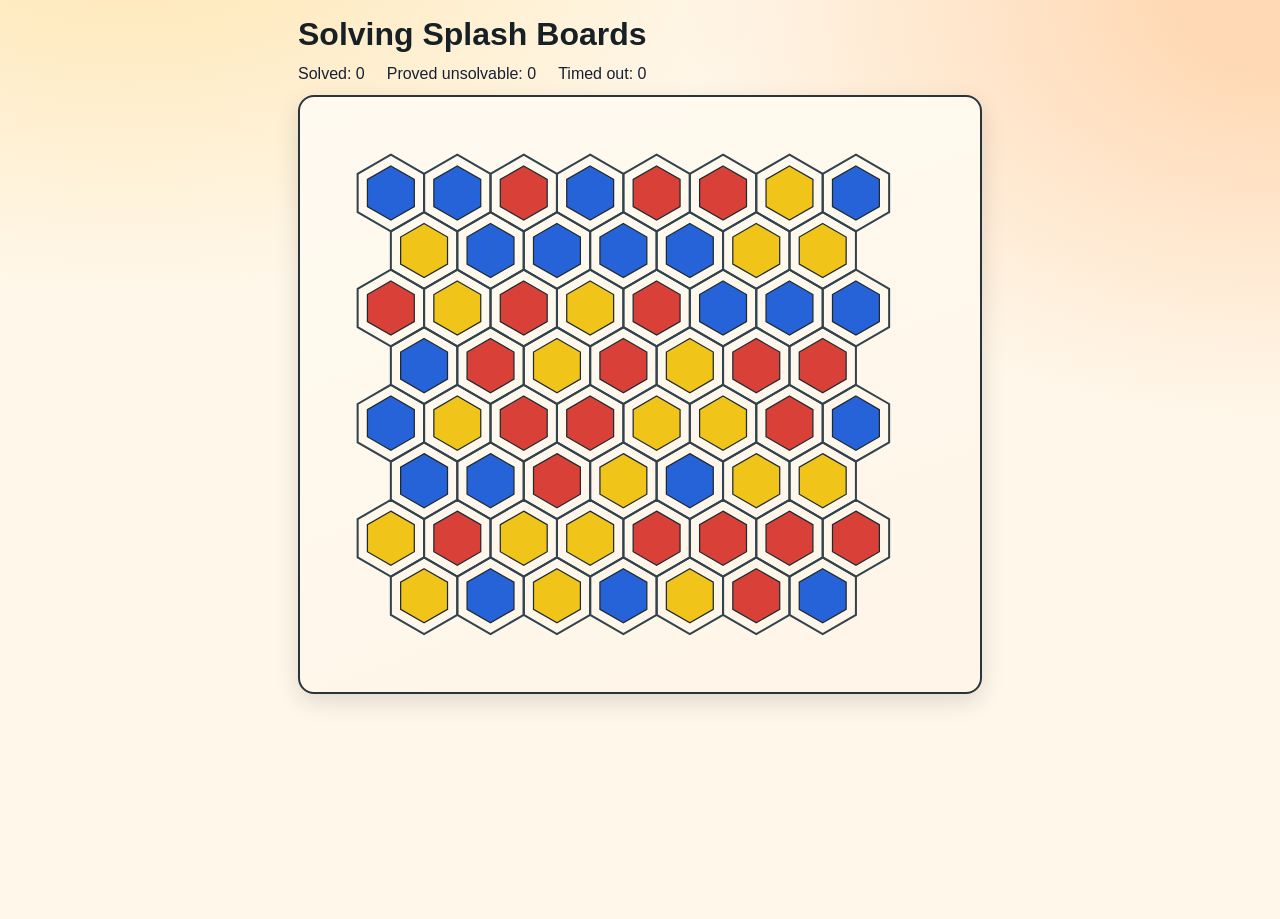
==== Display/index.html @ 047af76a "Simplify Display page to title and outcome counts" ====
<!doctype html>
<html lang="en">
  <head>
    <meta charset="UTF-8" />
    <meta name="viewport" content="width=device-width, initial-scale=1.0" />
    <title>Splash Display</title>
    <base href="../" />
    <link rel="stylesheet" href="Display/display.css" />
    <link rel="stylesheet" href="styles.css?v=20261020-beam-v1" />
  </head>
  <body class="display-page">
    <main class="app">
      <section id="landing-screen" class="screen landing-screen">
        <header class="topbar landing-topbar">
          <div class="title-block">
            <h1 class="splash-word" aria-label="SPLASH" style='font-family: "Comic Sans MS", "Comic Sans", cursive;'>
              <span class="splash-letter" style="color: #d94037;">S</span><span class="splash-letter" style="color: #2763d8;">P</span><span class="splash-letter" style="color: #f0c419;">L</span><span class="splash-letter" style="color: #b45be7;">A</span><span class="splash-letter" style="color: #f68b2d;">S</span><span class="splash-letter" style="color: #1fb85f;">H</span>
            </h1>
            <p class="subtitle">Drag colors to create new colors. All three primary colors clear the cell.<br />You get one point for every empty cell. Try to clear the whole board. It can be done!</p>
          </div>
          <div class="hero-actions landing-actions">
            <button id="landing-demo-btn" type="button">Watch Demo</button>
          </div>
        </header>

        <section class="board-wrap" aria-label="Colors board preview">
          <svg id="landing-board" role="img" aria-label="Hex board preview"></svg>
        </section>
      </section>

      <section id="instructions-screen" class="screen instructions-screen hidden">
        <div class="panel instructions-panel">
          <h2>How Colors Works</h2>
          <p>Move a tile from one blob onto a tile in a linked, mixable blob to score and transform the board.</p>
          <ul>
            <li>Primary colors are red, blue, and yellow.</li>
            <li>Mixing two different neighboring primary tiles creates a mixed color.</li>
            <li>White tiles add to the score and can never be landed on.</li>
            <li>Legal moves start in one blob and land on a tile in an edge-linked, mixable blob.</li>
          </ul>
          <div class="hero-actions">
            <button id="instructions-demo-btn" type="button">Watch Demo</button>
            <button id="instructions-exit-btn" type="button">Exit</button>
          </div>
        </div>
      </section>

      <section id="game-screen" class="screen game-screen hidden">
        <div class="game-shell">
          <header class="topbar">
            <div class="title-block">
              <div class="title-row">
                <h2 class="splash-word" aria-label="SPLASH" style='font-family: "Comic Sans MS", "Comic Sans", cursive;'>
                  <span class="splash-letter" style="color: #d94037;">S</span><span class="splash-letter" style="color: #2763d8;">P</span><span class="splash-letter" style="color: #f0c419;">L</span><span class="splash-letter" style="color: #b45be7;">A</span><span class="splash-letter" style="color: #f68b2d;">S</span><span class="splash-letter" style="color: #1fb85f;">H</span>
                </h2>
                <p class="demo-word" aria-label="DEMO" style='font-family: "Comic Sans MS", "Comic Sans", cursive;'>
                  <span class="splash-letter" style="color: #d94037;">D</span><span class="splash-letter" style="color: #2763d8;">E</span><span class="splash-letter" style="color: #f0c419;">M</span><span class="splash-letter" style="color: #b45be7;">O</span>
                </p>
                <p class="score-pill">Score: <span id="score-value">0</span></p>
                <p class="score-pill">Best: <span id="best-score-value">0</span></p>
                <p class="score-pill">Undos: <span id="undo-count-value">0</span></p>
                <p class="score-pill">Timer: <span id="board-timer-value">0 minutes, 0 seconds</span></p>
              </div>
              <p id="game-subtitle" class="subtitle">Drag colors to create new colors. All three primary colors clear the cell.<br />You get one point for every empty cell. Try to clear the whole board. It can be done!</p>
            </div>
            <div class="topbar-actions">
              <section
                id="move-error-modal"
                class="move-error hidden"
                role="dialog"
                aria-modal="false"
                aria-live="polite"
                aria-label="Move message"
              >
                <p id="move-error-text" class="move-error-text"></p>
                <div class="move-error-actions">
                  <button id="demo-back-btn" class="hidden" type="button">Back</button>
                  <button id="demo-exit-btn" class="hidden" type="button">Exit</button>
                  <button id="demo-show-btn" class="hidden" type="button">Show me</button>
                  <button id="move-error-ok-btn" type="button">OK</button>
                </div>
              </section>
            </div>
          </header>

          <section class="controls" aria-label="Game controls">
            <button id="play-demo-btn" type="button">Watch Demo</button>
            <button id="analysis-btn" class="hidden" type="button">Analysis</button>
            <button id="undo-btn" type="button">Undo</button>
            <button id="reset-btn" type="button">Reset</button>
            <button id="new-board-btn" type="button">New Board</button>
            <button id="save-board-btn" class="hidden" type="button">Save Board</button>
            <button id="saved-timeouts-btn" class="hidden" type="button">Saved boards</button>
            <button id="auto-play-btn" class="hidden" type="button">Auto Play</button>
            <button id="clear-board-btn" class="hidden" type="button">Clear Board</button>
            <p id="analysis-mix-feedback" class="analysis-mix-feedback hidden" role="status" aria-live="polite"></p>
          </section>
          <h1 class="display-title">Solving Splash Boards</h1>
          <section id="auto-play-session" class="auto-play-session hidden" aria-label="Auto Play session">
            <p id="auto-play-status" role="status" aria-live="polite"></p>
            <div class="auto-play-stats">
              <span>Session: <span id="auto-play-elapsed">0 minutes, 0 seconds</span></span>
              <span>Current search: <span id="auto-play-search-elapsed">0.00 seconds</span></span>
              <span>Solved: <span id="auto-play-solved">0</span></span>
              <span title="Longest search computation time for a solved board in this Auto Play session; excludes animation and pauses.">Maximum solve time: <span id="auto-play-max-solve">—</span></span>
              <span>Proved unsolvable: <span id="auto-play-unsolvable">0</span></span>
              <span>Timed out: <span id="auto-play-unknown">0</span></span>
            </div>
          </section>
          <p id="no-moves-notice" class="no-moves-notice hidden" role="status" aria-live="polite">
            There are no legal moves left!
          </p>

          <div class="board-layout">
            <aside id="analysis-palette" class="analysis-palette hidden" aria-label="Analysis palette">
              <button class="analysis-swatch red" data-color="red" type="button" aria-label="Place red tile">
                <span class="analysis-swatch-count">0</span>
              </button>
              <button class="analysis-swatch blue" data-color="blue" type="button" aria-label="Place blue tile">
                <span class="analysis-swatch-count">0</span>
              </button>
              <button class="analysis-swatch yellow" data-color="yellow" type="button" aria-label="Place yellow tile">
                <span class="analysis-swatch-count">0</span>
              </button>
              <button class="analysis-swatch white" data-color="white" type="button" aria-label="Erase tile">
                <span class="analysis-swatch-count">0</span>
              </button>
            </aside>

            <section class="board-wrap" aria-label="Colors board">
              <p id="analysis-board-status" class="analysis-board-status hidden" aria-live="polite">
                <span id="analysis-connectivity-status">Disconnected</span>
                <span id="analysis-balance-status">Balanced</span>
              </p>
              <svg id="board" role="img" aria-label="Hex board"></svg>
            </section>

            <section id="analysis-graph-wrap" class="analysis-graph-wrap hidden" aria-label="Blob graph">
              <p id="analysis-cluster-count" class="analysis-cluster-count" aria-live="polite">Compact clusters: 0 · Linear clusters: 0</p>
              <svg id="analysis-graph" role="img" aria-label="Blob graph"></svg>
            </section>
          </div>
        </div>
      </section>
    </main>

    <dialog id="auto-play-options" aria-labelledby="auto-play-options-title">
      <h2 id="auto-play-options-title">Auto Play</h2>
      <p>Each board gets the selected limit of search computation (animation pauses excluded). Timed-out boards are counted, saved, and skipped; a timeout does not prove a board unsolvable.</p>
      <p><label for="auto-play-timeout">Timeout per board (minutes)</label> <input id="auto-play-timeout" type="number" min="0.01" step="any" value="5" required aria-describedby="auto-play-timeout-help"></p>
      <p id="auto-play-timeout-help">Default: 5 minutes. Enter a positive number; fractional minutes are allowed.</p>
      <fieldset>
        <legend>Display mode</legend>
        <p><label><input id="auto-play-animation" type="radio" name="auto-play-display" value="animate" checked> Animate moves</label></p>
        <p><label><input id="auto-play-no-display" type="radio" name="auto-play-display" value="none"> No display</label></p>
      </fieldset>
      <p>No display shows the original board being solved. The board display updates only when a new board starts.</p>
      <div class="saved-timeout-actions"><button id="auto-play-start" type="button">Start Auto Play</button></div>
      <form method="dialog"><button type="submit">Cancel</button></form>
    </dialog>
    <dialog id="saved-timeouts-dialog" aria-labelledby="saved-timeouts-title">
      <h2 id="saved-timeouts-title">Saved boards</h2>
      <p>Manually saved boards, proven-unsolvable boards, and previously timed-out boards are saved here. Use Save Board to save the currently displayed position. Select a board, then choose Play this board to try solving it yourself. Playing one stops Auto Play. Clear this board removes it from this list.</p>
      <p id="saved-timeouts-storage" role="status"></p>
      <p><button type="button" data-archive-action="open">Open board archive</button> <button type="button" data-archive-action="create">Save boards to new archive</button></p>
      <div id="saved-timeouts-list"></div>
      <div class="saved-timeout-actions">
        <button id="saved-timeout-play" type="button" disabled>Play this board</button>
        <button id="saved-timeout-clear" type="button" disabled>Clear selected boards</button>
      </div>
      <form method="dialog"><button type="submit">Close</button></form>
    </dialog>
    <script src="search.js?v=20261024-resource-beam-v2"></script>
    <script src="app.js?v=20261024-original-board-v1"></script>
    <script src="Display/display.js"></script>
  </body>
</html>
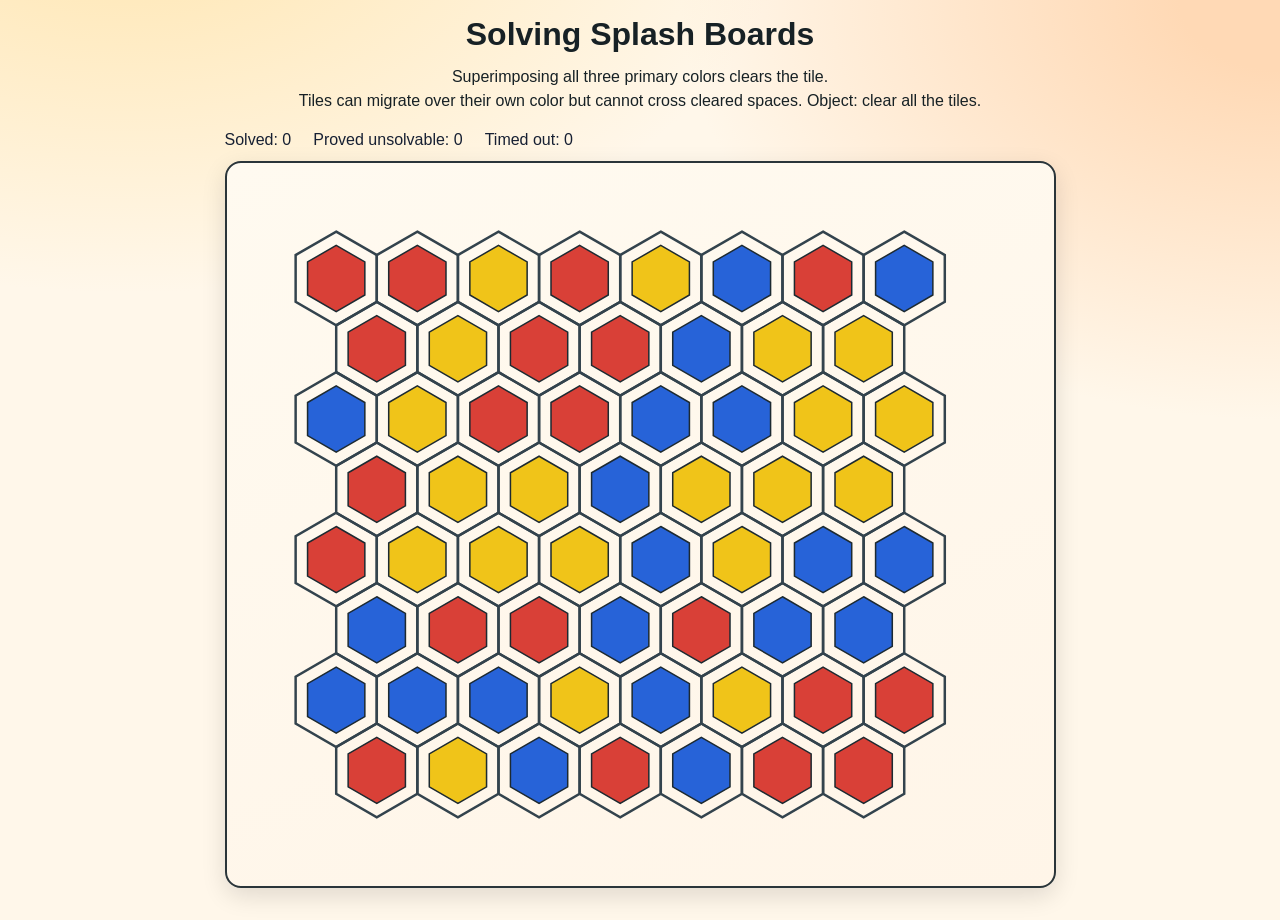
==== commit dda7ceb9: "Add centered instructions subtitle to Display page" ====
--- a/Display/index.html
+++ b/Display/index.html
@@ -96,6 +96,7 @@
             <p id="analysis-mix-feedback" class="analysis-mix-feedback hidden" role="status" aria-live="polite"></p>
           </section>
           <h1 class="display-title">Solving Splash Boards</h1>
+          <p class="display-subtitle"><span>Superimposing all three primary colors clears the tile.</span> <span>Tiles can migrate over their own color but cannot cross cleared spaces.</span> <span>Object: clear all the tiles.</span></p>
           <section id="auto-play-session" class="auto-play-session hidden" aria-label="Auto Play session">
             <p id="auto-play-status" role="status" aria-live="polite"></p>
             <div class="auto-play-stats">
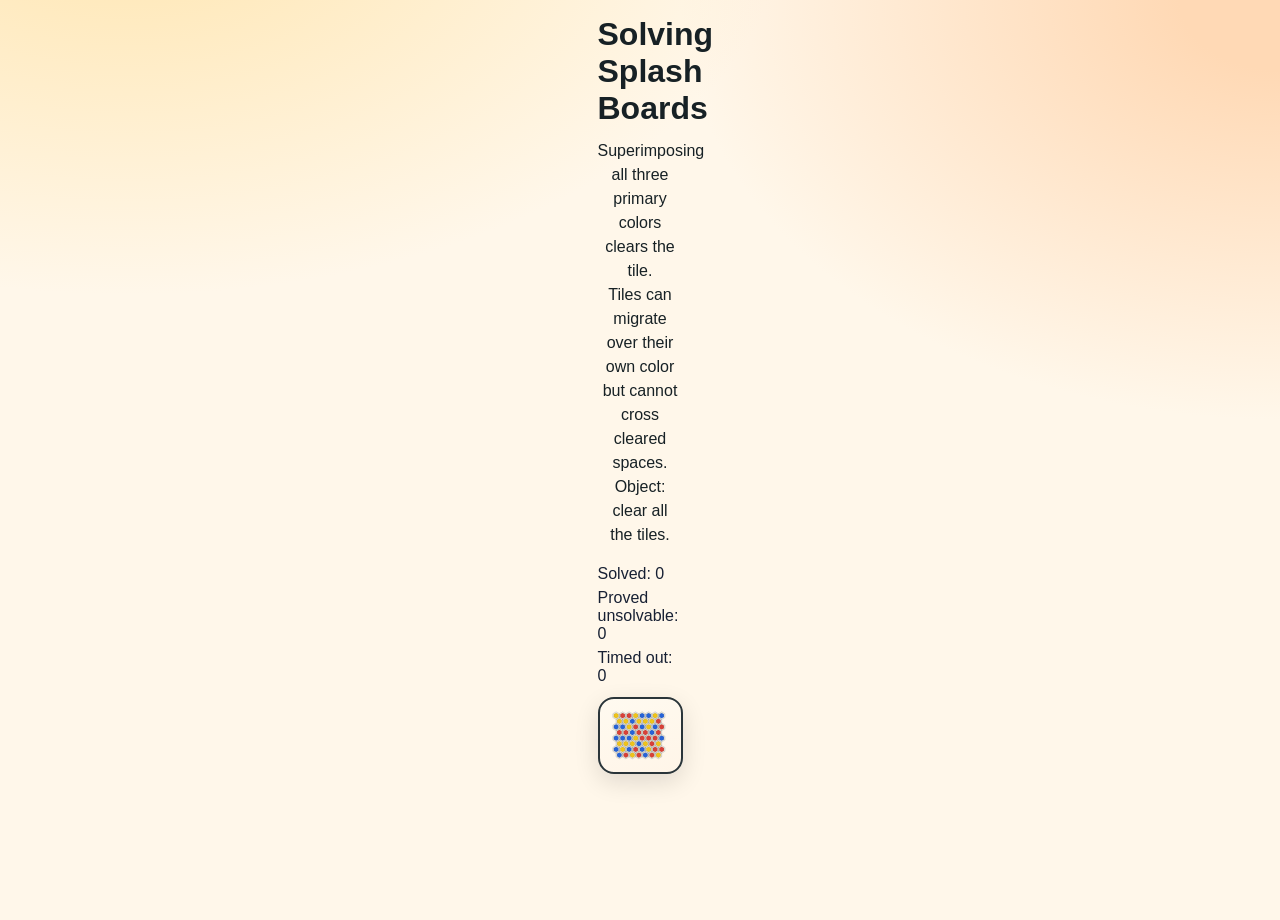
==== commit ef340bc7: "Show elapsed search seconds on Display after two seconds" ====
--- a/Display/index.html
+++ b/Display/index.html
@@ -107,6 +107,7 @@
               <span>Proved unsolvable: <span id="auto-play-unsolvable">0</span></span>
               <span>Timed out: <span id="auto-play-unknown">0</span></span>
             </div>
+            <p id="display-search-time" class="hidden"></p>
           </section>
           <p id="no-moves-notice" class="no-moves-notice hidden" role="status" aria-live="polite">
             There are no legal moves left!
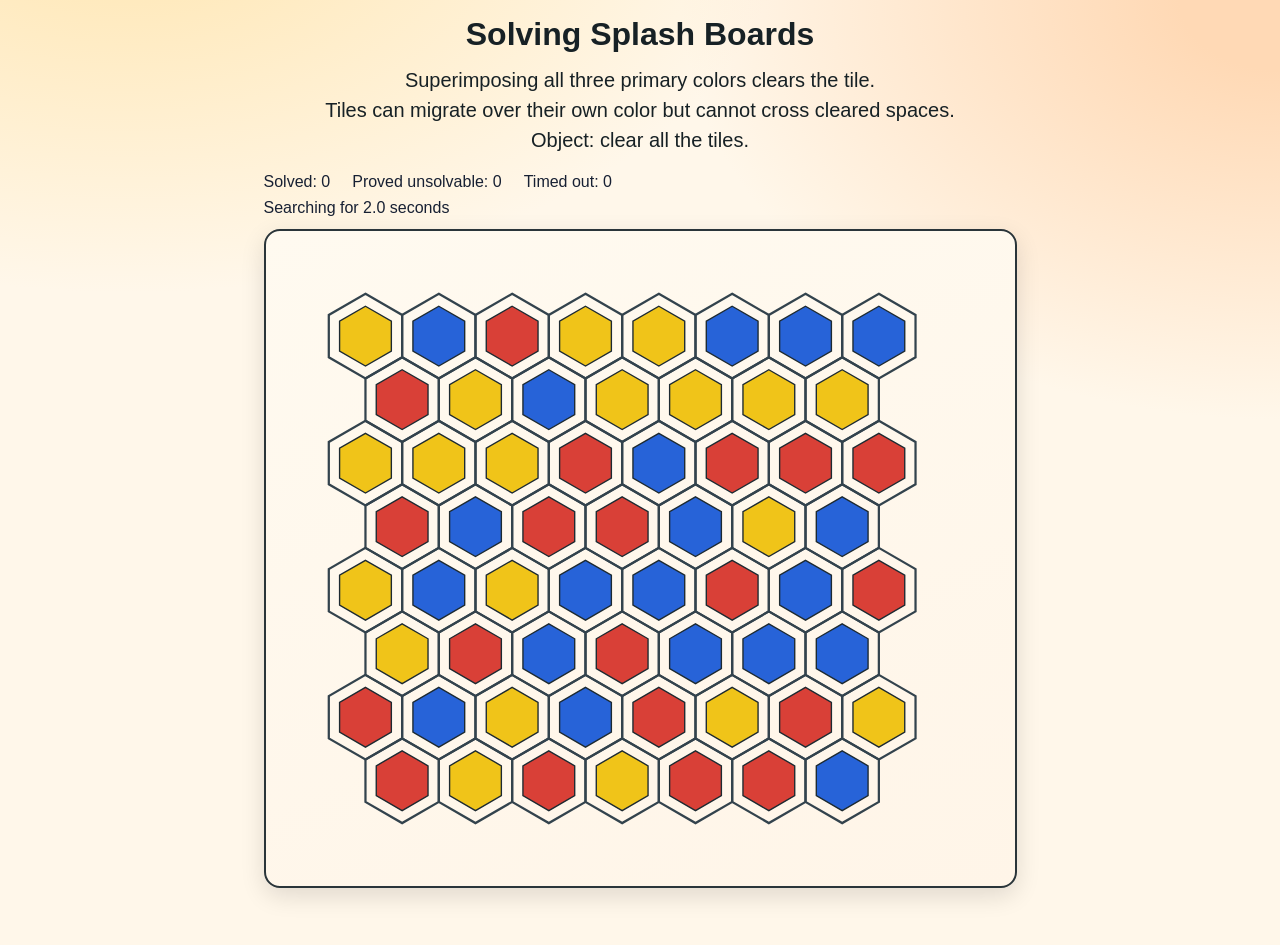
==== commit 8f1d9855: "Refresh Display assets and show search timer after one second" ====
--- a/Display/index.html
+++ b/Display/index.html
@@ -5,7 +5,7 @@
     <meta name="viewport" content="width=device-width, initial-scale=1.0" />
     <title>Splash Display</title>
     <base href="../" />
-    <link rel="stylesheet" href="Display/display.css" />
+    <link rel="stylesheet" href="Display/display.css?v=20261026-search-v2" />
     <link rel="stylesheet" href="styles.css?v=20261020-beam-v1" />
   </head>
   <body class="display-page">
@@ -173,7 +173,7 @@
       <form method="dialog"><button type="submit">Close</button></form>
     </dialog>
     <script src="search.js?v=20261024-resource-beam-v2"></script>
-    <script src="app.js?v=20261024-original-board-v1"></script>
-    <script src="Display/display.js"></script>
+    <script src="app.js?v=20261026-display-search-v2"></script>
+    <script src="Display/display.js?v=20261026-search-v2"></script>
   </body>
 </html>
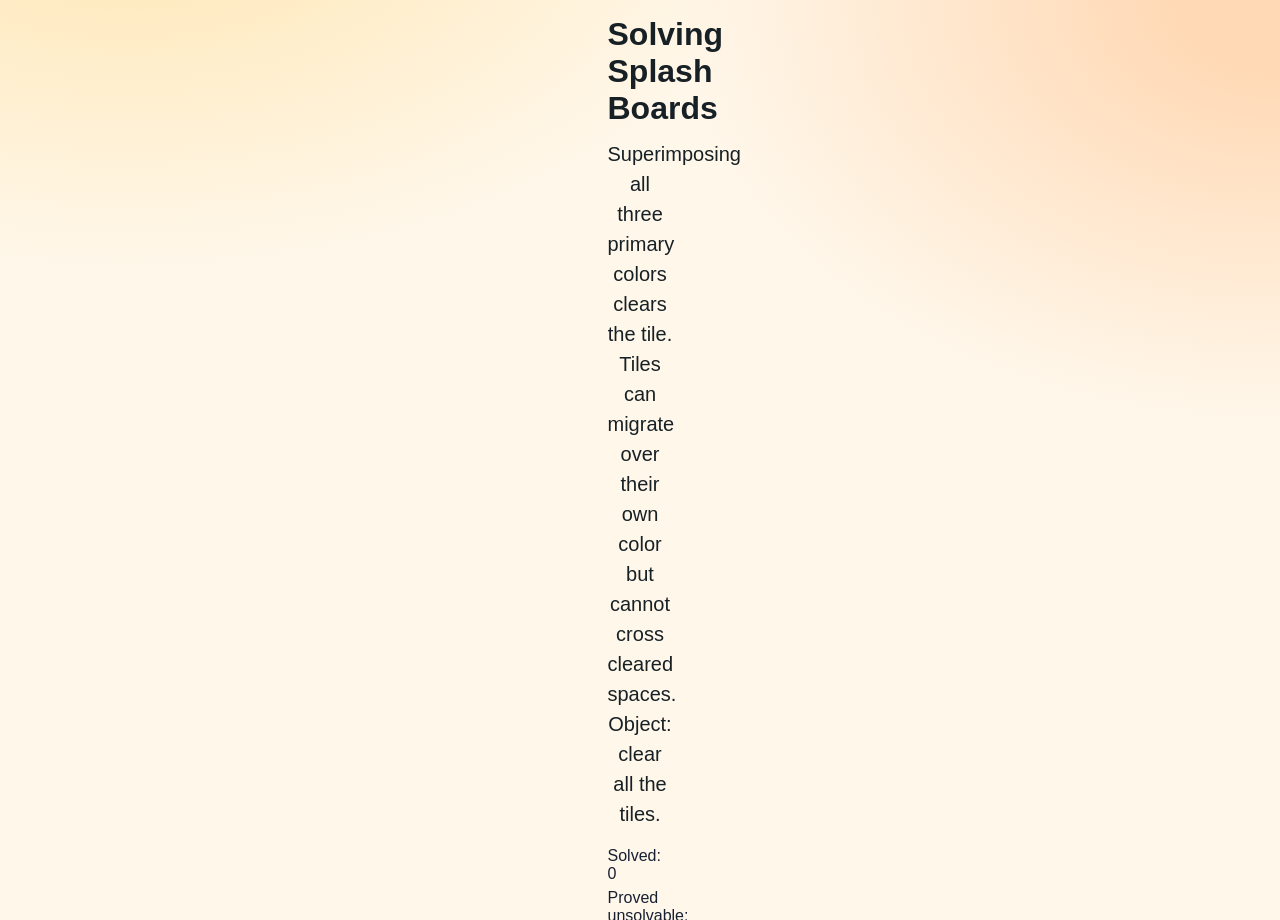
==== commit 993a5d1e: "Keep completed search duration visible during Display playback" ====
--- a/Display/index.html
+++ b/Display/index.html
@@ -173,7 +173,7 @@
       <form method="dialog"><button type="submit">Close</button></form>
     </dialog>
     <script src="search.js?v=20261024-resource-beam-v2"></script>
-    <script src="app.js?v=20261026-display-search-v2"></script>
+    <script src="app.js?v=20261026-display-search-v3"></script>
     <script src="Display/display.js?v=20261026-search-v2"></script>
   </body>
 </html>
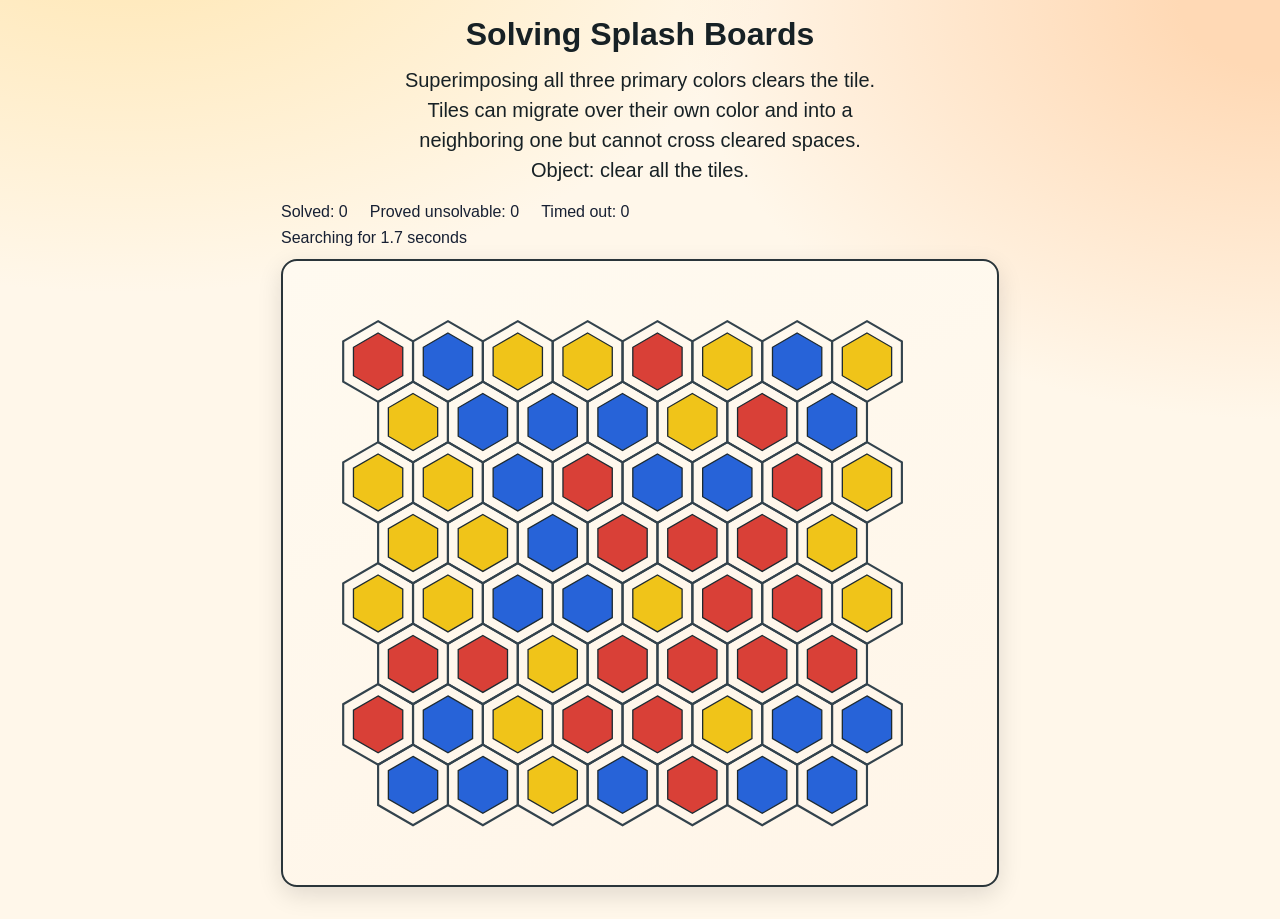
==== commit 8303ece4: "Clarify neighboring-color moves in Display subtitle" ====
--- a/Display/index.html
+++ b/Display/index.html
@@ -96,7 +96,7 @@
             <p id="analysis-mix-feedback" class="analysis-mix-feedback hidden" role="status" aria-live="polite"></p>
           </section>
           <h1 class="display-title">Solving Splash Boards</h1>
-          <p class="display-subtitle"><span>Superimposing all three primary colors clears the tile.</span> <span>Tiles can migrate over their own color but cannot cross cleared spaces.</span> <span>Object: clear all the tiles.</span></p>
+          <p class="display-subtitle"><span>Superimposing all three primary colors clears the tile.</span> <span>Tiles can migrate over their own color and into a neighboring one but cannot cross cleared spaces.</span> <span>Object: clear all the tiles.</span></p>
           <section id="auto-play-session" class="auto-play-session hidden" aria-label="Auto Play session">
             <p id="auto-play-status" role="status" aria-live="polite"></p>
             <div class="auto-play-stats">
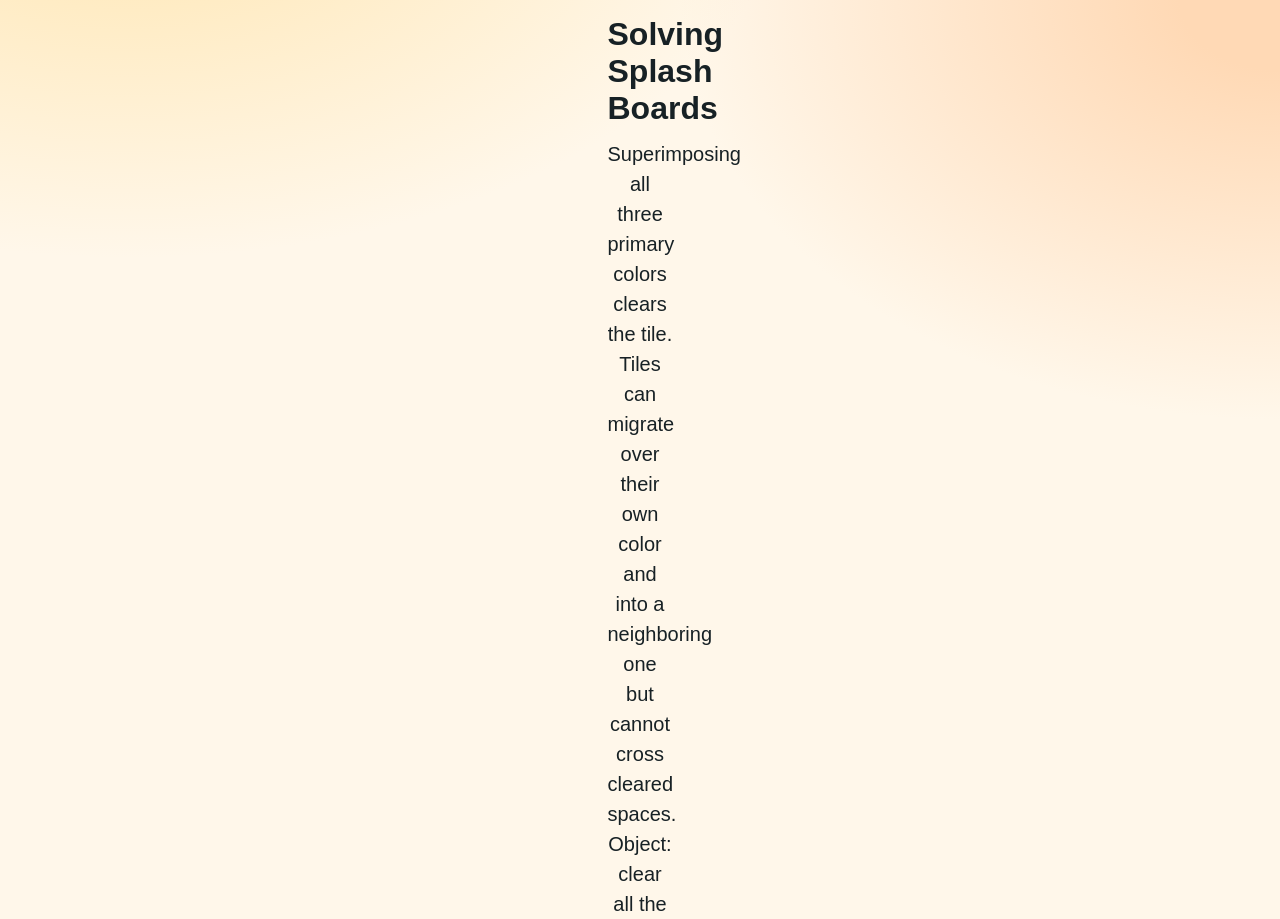
==== commit 30a89849: "Disable board archive retention and downloads in Display mode" ====
--- a/Display/index.html
+++ b/Display/index.html
@@ -173,7 +173,7 @@
       <form method="dialog"><button type="submit">Close</button></form>
     </dialog>
     <script src="search.js?v=20261024-resource-beam-v2"></script>
-    <script src="app.js?v=20261026-display-search-v3"></script>
+    <script src="app.js?v=20261027-display-no-archive-v1"></script>
     <script src="Display/display.js?v=20261026-search-v2"></script>
   </body>
 </html>
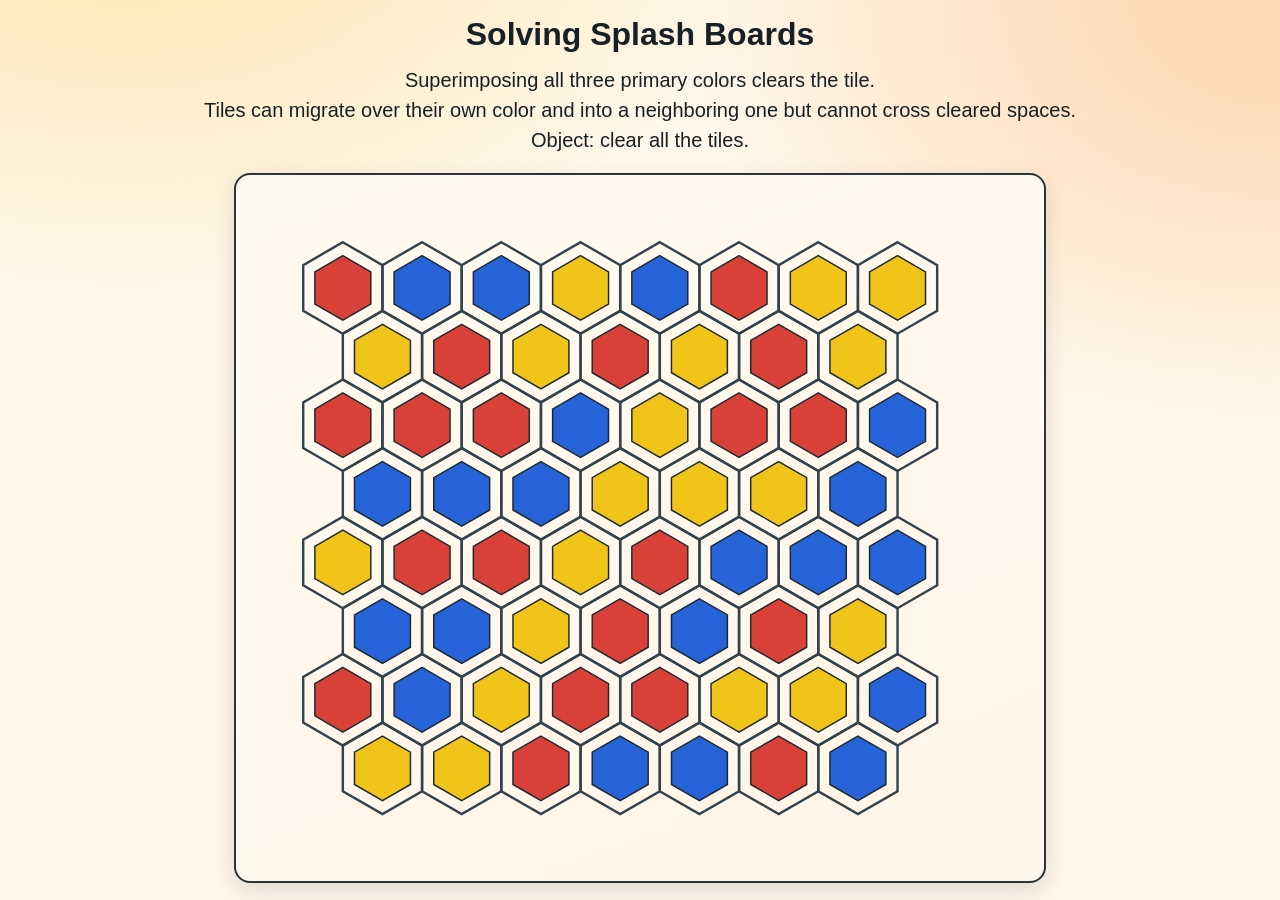
==== commit e7d78a16: "Loop 100 recorded Splash solutions on Display without live search" ====
--- a/Display/index.html
+++ b/Display/index.html
@@ -4,176 +4,19 @@
     <meta charset="UTF-8" />
     <meta name="viewport" content="width=device-width, initial-scale=1.0" />
     <title>Splash Display</title>
-    <base href="../" />
-    <link rel="stylesheet" href="Display/display.css?v=20261026-search-v2" />
-    <link rel="stylesheet" href="styles.css?v=20261020-beam-v1" />
+    <link rel="stylesheet" href="../styles.css?v=20261020-beam-v1" />
+    <link rel="stylesheet" href="display.css?v=20261029-recorded-v1" />
   </head>
   <body class="display-page">
     <main class="app">
-      <section id="landing-screen" class="screen landing-screen">
-        <header class="topbar landing-topbar">
-          <div class="title-block">
-            <h1 class="splash-word" aria-label="SPLASH" style='font-family: "Comic Sans MS", "Comic Sans", cursive;'>
-              <span class="splash-letter" style="color: #d94037;">S</span><span class="splash-letter" style="color: #2763d8;">P</span><span class="splash-letter" style="color: #f0c419;">L</span><span class="splash-letter" style="color: #b45be7;">A</span><span class="splash-letter" style="color: #f68b2d;">S</span><span class="splash-letter" style="color: #1fb85f;">H</span>
-            </h1>
-            <p class="subtitle">Drag colors to create new colors. All three primary colors clear the cell.<br />You get one point for every empty cell. Try to clear the whole board. It can be done!</p>
-          </div>
-          <div class="hero-actions landing-actions">
-            <button id="landing-demo-btn" type="button">Watch Demo</button>
-          </div>
-        </header>
-
-        <section class="board-wrap" aria-label="Colors board preview">
-          <svg id="landing-board" role="img" aria-label="Hex board preview"></svg>
-        </section>
+      <h1 class="display-title">Solving Splash Boards</h1>
+      <p class="display-subtitle"><span>Superimposing all three primary colors clears the tile.</span> <span>Tiles can migrate over their own color and into a neighboring one but cannot cross cleared spaces.</span> <span>Object: clear all the tiles.</span></p>
+      <section class="board-wrap" aria-label="Splash solution playback">
+        <svg id="board" role="img" aria-label="Animated Splash board"></svg>
       </section>
-
-      <section id="instructions-screen" class="screen instructions-screen hidden">
-        <div class="panel instructions-panel">
-          <h2>How Colors Works</h2>
-          <p>Move a tile from one blob onto a tile in a linked, mixable blob to score and transform the board.</p>
-          <ul>
-            <li>Primary colors are red, blue, and yellow.</li>
-            <li>Mixing two different neighboring primary tiles creates a mixed color.</li>
-            <li>White tiles add to the score and can never be landed on.</li>
-            <li>Legal moves start in one blob and land on a tile in an edge-linked, mixable blob.</li>
-          </ul>
-          <div class="hero-actions">
-            <button id="instructions-demo-btn" type="button">Watch Demo</button>
-            <button id="instructions-exit-btn" type="button">Exit</button>
-          </div>
-        </div>
-      </section>
-
-      <section id="game-screen" class="screen game-screen hidden">
-        <div class="game-shell">
-          <header class="topbar">
-            <div class="title-block">
-              <div class="title-row">
-                <h2 class="splash-word" aria-label="SPLASH" style='font-family: "Comic Sans MS", "Comic Sans", cursive;'>
-                  <span class="splash-letter" style="color: #d94037;">S</span><span class="splash-letter" style="color: #2763d8;">P</span><span class="splash-letter" style="color: #f0c419;">L</span><span class="splash-letter" style="color: #b45be7;">A</span><span class="splash-letter" style="color: #f68b2d;">S</span><span class="splash-letter" style="color: #1fb85f;">H</span>
-                </h2>
-                <p class="demo-word" aria-label="DEMO" style='font-family: "Comic Sans MS", "Comic Sans", cursive;'>
-                  <span class="splash-letter" style="color: #d94037;">D</span><span class="splash-letter" style="color: #2763d8;">E</span><span class="splash-letter" style="color: #f0c419;">M</span><span class="splash-letter" style="color: #b45be7;">O</span>
-                </p>
-                <p class="score-pill">Score: <span id="score-value">0</span></p>
-                <p class="score-pill">Best: <span id="best-score-value">0</span></p>
-                <p class="score-pill">Undos: <span id="undo-count-value">0</span></p>
-                <p class="score-pill">Timer: <span id="board-timer-value">0 minutes, 0 seconds</span></p>
-              </div>
-              <p id="game-subtitle" class="subtitle">Drag colors to create new colors. All three primary colors clear the cell.<br />You get one point for every empty cell. Try to clear the whole board. It can be done!</p>
-            </div>
-            <div class="topbar-actions">
-              <section
-                id="move-error-modal"
-                class="move-error hidden"
-                role="dialog"
-                aria-modal="false"
-                aria-live="polite"
-                aria-label="Move message"
-              >
-                <p id="move-error-text" class="move-error-text"></p>
-                <div class="move-error-actions">
-                  <button id="demo-back-btn" class="hidden" type="button">Back</button>
-                  <button id="demo-exit-btn" class="hidden" type="button">Exit</button>
-                  <button id="demo-show-btn" class="hidden" type="button">Show me</button>
-                  <button id="move-error-ok-btn" type="button">OK</button>
-                </div>
-              </section>
-            </div>
-          </header>
-
-          <section class="controls" aria-label="Game controls">
-            <button id="play-demo-btn" type="button">Watch Demo</button>
-            <button id="analysis-btn" class="hidden" type="button">Analysis</button>
-            <button id="undo-btn" type="button">Undo</button>
-            <button id="reset-btn" type="button">Reset</button>
-            <button id="new-board-btn" type="button">New Board</button>
-            <button id="save-board-btn" class="hidden" type="button">Save Board</button>
-            <button id="saved-timeouts-btn" class="hidden" type="button">Saved boards</button>
-            <button id="auto-play-btn" class="hidden" type="button">Auto Play</button>
-            <button id="clear-board-btn" class="hidden" type="button">Clear Board</button>
-            <p id="analysis-mix-feedback" class="analysis-mix-feedback hidden" role="status" aria-live="polite"></p>
-          </section>
-          <h1 class="display-title">Solving Splash Boards</h1>
-          <p class="display-subtitle"><span>Superimposing all three primary colors clears the tile.</span> <span>Tiles can migrate over their own color and into a neighboring one but cannot cross cleared spaces.</span> <span>Object: clear all the tiles.</span></p>
-          <section id="auto-play-session" class="auto-play-session hidden" aria-label="Auto Play session">
-            <p id="auto-play-status" role="status" aria-live="polite"></p>
-            <div class="auto-play-stats">
-              <span>Session: <span id="auto-play-elapsed">0 minutes, 0 seconds</span></span>
-              <span>Current search: <span id="auto-play-search-elapsed">0.00 seconds</span></span>
-              <span>Solved: <span id="auto-play-solved">0</span></span>
-              <span title="Longest search computation time for a solved board in this Auto Play session; excludes animation and pauses.">Maximum solve time: <span id="auto-play-max-solve">—</span></span>
-              <span>Proved unsolvable: <span id="auto-play-unsolvable">0</span></span>
-              <span>Timed out: <span id="auto-play-unknown">0</span></span>
-            </div>
-            <p id="display-search-time" class="hidden"></p>
-          </section>
-          <p id="no-moves-notice" class="no-moves-notice hidden" role="status" aria-live="polite">
-            There are no legal moves left!
-          </p>
-
-          <div class="board-layout">
-            <aside id="analysis-palette" class="analysis-palette hidden" aria-label="Analysis palette">
-              <button class="analysis-swatch red" data-color="red" type="button" aria-label="Place red tile">
-                <span class="analysis-swatch-count">0</span>
-              </button>
-              <button class="analysis-swatch blue" data-color="blue" type="button" aria-label="Place blue tile">
-                <span class="analysis-swatch-count">0</span>
-              </button>
-              <button class="analysis-swatch yellow" data-color="yellow" type="button" aria-label="Place yellow tile">
-                <span class="analysis-swatch-count">0</span>
-              </button>
-              <button class="analysis-swatch white" data-color="white" type="button" aria-label="Erase tile">
-                <span class="analysis-swatch-count">0</span>
-              </button>
-            </aside>
-
-            <section class="board-wrap" aria-label="Colors board">
-              <p id="analysis-board-status" class="analysis-board-status hidden" aria-live="polite">
-                <span id="analysis-connectivity-status">Disconnected</span>
-                <span id="analysis-balance-status">Balanced</span>
-              </p>
-              <svg id="board" role="img" aria-label="Hex board"></svg>
-            </section>
-
-            <section id="analysis-graph-wrap" class="analysis-graph-wrap hidden" aria-label="Blob graph">
-              <p id="analysis-cluster-count" class="analysis-cluster-count" aria-live="polite">Compact clusters: 0 · Linear clusters: 0</p>
-              <svg id="analysis-graph" role="img" aria-label="Blob graph"></svg>
-            </section>
-          </div>
-        </div>
-      </section>
+      <p id="playback-error" role="alert" hidden></p>
     </main>
-
-    <dialog id="auto-play-options" aria-labelledby="auto-play-options-title">
-      <h2 id="auto-play-options-title">Auto Play</h2>
-      <p>Each board gets the selected limit of search computation (animation pauses excluded). Timed-out boards are counted, saved, and skipped; a timeout does not prove a board unsolvable.</p>
-      <p><label for="auto-play-timeout">Timeout per board (minutes)</label> <input id="auto-play-timeout" type="number" min="0.01" step="any" value="5" required aria-describedby="auto-play-timeout-help"></p>
-      <p id="auto-play-timeout-help">Default: 5 minutes. Enter a positive number; fractional minutes are allowed.</p>
-      <fieldset>
-        <legend>Display mode</legend>
-        <p><label><input id="auto-play-animation" type="radio" name="auto-play-display" value="animate" checked> Animate moves</label></p>
-        <p><label><input id="auto-play-no-display" type="radio" name="auto-play-display" value="none"> No display</label></p>
-      </fieldset>
-      <p>No display shows the original board being solved. The board display updates only when a new board starts.</p>
-      <div class="saved-timeout-actions"><button id="auto-play-start" type="button">Start Auto Play</button></div>
-      <form method="dialog"><button type="submit">Cancel</button></form>
-    </dialog>
-    <dialog id="saved-timeouts-dialog" aria-labelledby="saved-timeouts-title">
-      <h2 id="saved-timeouts-title">Saved boards</h2>
-      <p>Manually saved boards, proven-unsolvable boards, and previously timed-out boards are saved here. Use Save Board to save the currently displayed position. Select a board, then choose Play this board to try solving it yourself. Playing one stops Auto Play. Clear this board removes it from this list.</p>
-      <p id="saved-timeouts-storage" role="status"></p>
-      <p><button type="button" data-archive-action="open">Open board archive</button> <button type="button" data-archive-action="create">Save boards to new archive</button></p>
-      <div id="saved-timeouts-list"></div>
-      <div class="saved-timeout-actions">
-        <button id="saved-timeout-play" type="button" disabled>Play this board</button>
-        <button id="saved-timeout-clear" type="button" disabled>Clear selected boards</button>
-      </div>
-      <form method="dialog"><button type="submit">Close</button></form>
-    </dialog>
-    <script src="search.js?v=20261024-resource-beam-v2"></script>
-    <script src="app.js?v=20261027-display-no-archive-v1"></script>
-    <script src="Display/display.js?v=20261026-search-v2"></script>
+    <script src="recordings.js?v=20261029-recorded-v1"></script>
+    <script src="display.js?v=20261029-recorded-v1"></script>
   </body>
 </html>
--- a/styles.css
+++ b/styles.css
@@ -0,0 +1,725 @@
+:root {
+  --bg: #fff7ea;
+  --ink: #172125;
+  --card: #fffdf8;
+  --line: #2b3840;
+  --shadow: rgba(0, 0, 0, 0.12);
+  --board-render-width: min(80vw, 690px, calc((100vh - 300px) * 1.14));
+  --game-board-render-width: var(--board-render-width);
+  --board-shell-width: calc(var(--game-board-render-width) + 1rem + 4px);
+
+  --red: #d94037;
+  --blue: #2763d8;
+  --yellow: #f0c419;
+  --purple: #b45be7;
+  --green: #1fb85f;
+  --orange: #f68b2d;
+  --white: #ffffff;
+}
+
+* {
+  box-sizing: border-box;
+}
+
+html,
+body {
+  margin: 0;
+  min-height: 100%;
+}
+
+body {
+  font-family: "Trebuchet MS", "Segoe UI", sans-serif;
+  background:
+    radial-gradient(1200px 700px at 10% -10%, #ffe9bb 10%, transparent 55%),
+    radial-gradient(1000px 700px at 100% 0%, #ffd9b5 10%, transparent 60%),
+    var(--bg);
+  color: var(--ink);
+}
+
+.app {
+  max-width: 1000px;
+  margin: 0 auto;
+  padding: 1rem 1rem 2rem;
+}
+
+.app:has(.game-screen.analysis-mode:not(.hidden)) {
+  max-width: none;
+}
+
+.hidden {
+  display: none !important;
+}
+
+.screen.hidden {
+  display: none;
+}
+
+.panel {
+  background: linear-gradient(160deg, #fffaf0, #fff5e8);
+  border: 2px solid #2a353a;
+  border-radius: 18px;
+  padding: 1.1rem 1.1rem 1.2rem;
+  box-shadow: 0 8px 24px var(--shadow);
+}
+
+.landing-screen h1,
+.instructions-panel h2 {
+  margin: 0;
+  font-size: clamp(1.6rem, 2.2vw, 2.2rem);
+  letter-spacing: 0.04em;
+}
+
+.hero-copy {
+  margin: 0.55rem 0 0;
+  max-width: 48ch;
+  line-height: 1.45;
+}
+
+.instructions-panel p {
+  margin: 0.6rem 0 0;
+  line-height: 1.4;
+}
+
+.instructions-panel ul {
+  margin: 0.6rem 0 0;
+  padding-left: 1.1rem;
+  line-height: 1.4;
+}
+
+.hero-actions {
+  display: flex;
+  flex-wrap: wrap;
+  gap: 0.7rem;
+  margin-top: 0.95rem;
+}
+
+.landing-screen {
+  display: flex;
+  flex-direction: column;
+  gap: 0.85rem;
+}
+
+.landing-topbar {
+  align-items: center;
+}
+
+.landing-actions {
+  margin-top: 0;
+  justify-content: flex-end;
+}
+
+.topbar {
+  display: flex;
+  align-items: flex-start;
+  justify-content: space-between;
+  gap: 1rem;
+}
+
+.game-screen {
+  text-align: left;
+}
+
+.game-screen:not(.analysis-mode):not(.demo-mode) .topbar {
+  display: block;
+  position: relative;
+}
+
+.game-screen:not(.analysis-mode):not(.demo-mode) .topbar-actions {
+  position: absolute;
+  top: 0;
+  right: 0;
+}
+
+.game-screen:not(.analysis-mode):not(.demo-mode) .title-block {
+  width: var(--board-shell-width);
+  max-width: 100%;
+}
+
+.game-shell {
+  width: var(--board-shell-width);
+  max-width: 100%;
+  margin: 0 auto;
+}
+
+.title-block {
+  min-width: 0;
+  flex: 1 1 auto;
+}
+
+.title-row {
+  display: flex;
+  align-items: center;
+  gap: 0.65rem;
+  flex-wrap: wrap;
+}
+
+.title-block h2 {
+  margin: 0;
+  font-size: clamp(1.45rem, 2vw, 2rem);
+  letter-spacing: 0.04em;
+}
+
+.title-block .splash-word {
+  font-family: "Comic Sans MS", "Comic Sans", cursive;
+  font-weight: 700;
+  line-height: 1;
+}
+
+.title-block .splash-letter {
+  display: inline-block;
+}
+
+.demo-word {
+  display: none;
+  margin: 0.08rem 0 0;
+  font-size: clamp(1rem, 1.35vw, 1.32rem);
+  font-weight: 700;
+  line-height: 1;
+  letter-spacing: 0.04em;
+}
+
+.game-screen.demo-mode .demo-word {
+  display: block;
+}
+
+.title-block .splash-letter:nth-child(1) { color: var(--red); }
+.title-block .splash-letter:nth-child(2) { color: var(--blue); }
+.title-block .splash-letter:nth-child(3) { color: var(--yellow); }
+.title-block .splash-letter:nth-child(4) { color: var(--purple); }
+.title-block .splash-letter:nth-child(5) { color: var(--orange); }
+.title-block .splash-letter:nth-child(6) { color: var(--green); }
+
+.subtitle {
+  margin: 0.2rem 0 0;
+  opacity: 0.85;
+}
+
+.game-screen .subtitle {
+  width: var(--board-shell-width);
+  max-width: 100%;
+}
+
+.score-pill {
+  margin: 0;
+  width: fit-content;
+  padding: 0.35rem 0.72rem;
+  border: 2px solid #2a353a;
+  border-radius: 999px;
+  background: #fff2db;
+  font-weight: 700;
+}
+
+.topbar-actions {
+  flex: 0 1 430px;
+  display: flex;
+  flex-direction: column;
+  align-items: flex-end;
+  gap: 0.5rem;
+  max-width: 430px;
+}
+
+.game-screen.analysis-mode .topbar {
+  align-items: stretch;
+}
+
+.game-screen.analysis-mode {
+  --board-render-width: min(760px, calc((100vh - 190px) * 1.14));
+}
+
+.game-screen.analysis-mode .game-shell {
+  width: min(calc(100vw - 2rem), calc(var(--board-shell-width) * 2 + 94px));
+  max-width: none;
+}
+
+.game-screen.analysis-mode .board-layout {
+  display: grid;
+  grid-template-columns: auto var(--board-shell-width) var(--board-shell-width);
+  align-items: start;
+  justify-content: space-between;
+  gap: 0.35rem;
+  width: 100%;
+}
+
+.game-screen.analysis-mode #analysis-graph {
+  width: 100%;
+  max-width: 100%;
+}
+
+.game-screen.analysis-mode .analysis-graph-wrap {
+  width: var(--board-shell-width);
+}
+
+.game-screen.analysis-mode .topbar-actions {
+  display: none;
+}
+
+.game-screen.analysis-mode .title-block {
+  flex: 1 1 100%;
+}
+
+.game-screen.analysis-mode .subtitle {
+  max-width: none;
+}
+
+.game-screen.analysis-mode .score-pill {
+  display: none;
+}
+
+.move-error {
+  border: 2px solid #9f2d28;
+  border-radius: 12px;
+  background: #fff2ee;
+  padding: 0.6rem 0.75rem;
+  box-shadow: 0 3px 10px var(--shadow);
+  width: min(430px, 100%);
+}
+
+.move-error.hidden {
+  display: none;
+}
+
+.move-error-text {
+  margin: 0 0 0.45rem;
+  font-size: 0.94rem;
+  line-height: 1.35;
+}
+
+.move-error-actions {
+  display: grid;
+  grid-template-columns: 1fr auto auto 1fr;
+  align-items: center;
+  gap: 0.55rem;
+  width: 100%;
+}
+
+#demo-back-btn {
+  justify-self: start;
+}
+
+#demo-exit-btn {
+  justify-self: center;
+  grid-column: 2;
+}
+
+#demo-show-btn {
+  justify-self: center;
+  grid-column: 3;
+  transform: translateX(15px);
+}
+
+#move-error-ok-btn {
+  justify-self: end;
+  grid-column: 4;
+}
+
+.move-error button {
+  border-color: #7d2622;
+  padding: 0.35rem 0.9rem;
+}
+
+
+.controls {
+  display: flex;
+  gap: 0.75rem;
+  margin: 1rem 0 0.8rem;
+  flex-wrap: wrap;
+}
+
+.controls #analysis-btn.active {
+  background: #ffe2b6;
+}
+
+.analysis-mix-feedback {
+  margin: 0;
+  align-self: center;
+  color: #8d2a22;
+  font-size: 0.95rem;
+  font-weight: 700;
+  line-height: 1.25;
+}
+
+.no-moves-notice {
+  margin: 0.1rem 0 0.75rem;
+  color: #c32020;
+  font-size: 20px;
+  font-weight: 700;
+  line-height: 1.2;
+  text-align: center;
+}
+
+.board-layout {
+  display: flex;
+  align-items: flex-start;
+  justify-content: center;
+  gap: 0.65rem;
+}
+
+.analysis-palette {
+  display: flex;
+  flex-direction: column;
+  gap: 0.55rem;
+  padding-top: 0.45rem;
+}
+
+.analysis-graph-wrap {
+  background: linear-gradient(160deg, #fffaf0, #fff5e8);
+  border: 2px solid #2a353a;
+  border-radius: 16px;
+  padding: 0.4rem;
+  box-shadow: 0 8px 24px var(--shadow);
+  overflow: hidden;
+  display: flex;
+  flex-direction: column;
+}
+
+.analysis-cluster-count {
+  flex: 0 0 auto;
+  margin: 0.15rem 0 0.35rem;
+  color: var(--ink);
+  font-size: 1rem;
+  font-weight: 800;
+  line-height: 1.2;
+  text-align: center;
+}
+
+#analysis-graph {
+  flex: 1 1 auto;
+  min-height: 0;
+}
+
+#analysis-graph {
+  display: block;
+  width: 100%;
+  max-width: 100%;
+  height: 100%;
+  overflow: hidden;
+}
+
+.analysis-swatch {
+  width: 58px;
+  height: 58px;
+  display: flex;
+  align-items: center;
+  justify-content: center;
+  border-radius: 0;
+  border: 2px solid #1d2a31;
+  box-shadow: 0 2px 5px var(--shadow);
+  clip-path: polygon(50% 0%, 93% 25%, 93% 75%, 50% 100%, 7% 75%, 7% 25%);
+  padding: 0;
+}
+
+.analysis-swatch-count {
+  color: #ffffff;
+  font-size: 24px;
+  font-weight: 700;
+  line-height: 1;
+  text-shadow:
+    0 0 1px #0f1a20,
+    0 1px 0 #0f1a20;
+  pointer-events: none;
+  user-select: none;
+}
+
+.analysis-swatch.red {
+  background: var(--red);
+}
+
+.analysis-swatch.blue {
+  background: var(--blue);
+}
+
+.analysis-swatch.yellow {
+  background: var(--yellow);
+}
+
+.analysis-swatch.white {
+  background: var(--white);
+}
+
+.analysis-swatch.white .analysis-swatch-count {
+  color: var(--ink);
+  text-shadow: none;
+}
+
+.analysis-swatch.selected {
+  border-color: #ffffff;
+  box-shadow:
+    0 0 0 2px #152128,
+    0 2px 5px var(--shadow);
+}
+
+.analysis-swatch.limit-reached,
+.analysis-swatch:disabled {
+  opacity: 0.65;
+  cursor: not-allowed;
+}
+
+.graph-edge {
+  stroke: #25363f;
+  stroke-width: 2.4;
+  opacity: 0.95;
+}
+
+.graph-edge-label {
+  font-size: 15px;
+  font-weight: 800;
+  stroke: #fffdf8;
+  stroke-width: 3px;
+  paint-order: stroke fill;
+  text-anchor: middle;
+  dominant-baseline: central;
+  pointer-events: none;
+}
+
+.graph-node .node-circle {
+  stroke: #152128;
+  stroke-width: 2;
+  cursor: grab;
+}
+
+.graph-node.selected .node-circle {
+  stroke: #111;
+  stroke-width: 4;
+  animation: selection-border-blink 0.333s steps(1, end) 1;
+}
+
+.graph-node .node-label {
+  font-size: 24px;
+  font-weight: 700;
+  fill: #ffffff;
+  stroke: #0f1a20;
+  stroke-width: 0.85;
+  paint-order: stroke fill;
+  text-anchor: middle;
+  dominant-baseline: central;
+  pointer-events: none;
+}
+
+button {
+  border: 2px solid var(--line);
+  border-radius: 999px;
+  background: var(--card);
+  color: var(--ink);
+  padding: 0.5rem 1rem;
+  font-weight: 700;
+  cursor: pointer;
+  box-shadow: 0 2px 5px var(--shadow);
+}
+
+button:hover {
+  transform: translateY(-1px);
+}
+
+button:disabled {
+  cursor: default;
+  opacity: 0.55;
+}
+
+button:disabled:hover {
+  transform: none;
+}
+
+button:focus-visible {
+  outline: 3px solid #68a0ff;
+  outline-offset: 2px;
+}
+
+.board-wrap {
+  background: linear-gradient(160deg, #fffaf0, #fff5e8);
+  border: 2px solid #2a353a;
+  border-radius: 16px;
+  padding: 0.5rem;
+  box-shadow: 0 8px 24px var(--shadow);
+  width: fit-content;
+  max-width: 100%;
+  margin: 0 auto;
+}
+
+.game-shell .board-wrap {
+  width: 100%;
+}
+
+.board-layout .board-wrap {
+  width: fit-content;
+}
+
+.game-screen:not(.analysis-mode) .board-layout .board-wrap {
+  width: var(--board-shell-width);
+  max-width: 100%;
+}
+
+.analysis-board-status {
+  position: relative;
+  top: 50px;
+  display: flex;
+  justify-content: center;
+  gap: 1.25rem;
+  margin: 0 0 0.35rem;
+  font-size: 24px;
+  line-height: 1.2;
+  text-align: center;
+}
+
+#board,
+#landing-board {
+  display: block;
+  width: var(--board-render-width);
+  max-width: 100%;
+  margin: 0 auto;
+  user-select: none;
+}
+
+#board {
+  width: var(--game-board-render-width);
+  touch-action: none;
+}
+
+.game-screen.analysis-mode.analysis-cursor-active .board-wrap,
+.game-screen.analysis-mode.analysis-cursor-active #board,
+.game-screen.analysis-mode.analysis-cursor-active #board .tile-group .inner {
+  cursor: var(--analysis-cursor) !important;
+}
+
+.outer {
+  fill: none;
+  stroke: #33434d;
+  stroke-width: 1.8;
+  pointer-events: none;
+}
+
+.tile-group .inner {
+  stroke: #1d2a31;
+  stroke-width: 1.1;
+}
+
+.game-screen.analysis-mode .tile-group.selected-blob .inner {
+  stroke: #111;
+  stroke-width: 3;
+  animation: selection-border-blink 0.333s steps(1, end) 1;
+}
+
+@keyframes selection-border-blink {
+  0%,
+  49.999% {
+    stroke: #ffffff;
+  }
+  50%,
+  100% {
+    stroke: #111;
+  }
+}
+
+.tile-group.draggable .inner {
+  cursor: grab;
+}
+
+.tile-group.dragging-source .inner {
+  fill: var(--white);
+}
+
+#drag-layer .drag-inner,
+#demo-layer .drag-inner {
+  stroke: #111;
+  stroke-width: 1;
+  opacity: 0.9;
+}
+
+#preview-layer .overlap-preview {
+  stroke: none;
+  opacity: 0.8;
+}
+
+.game-screen.demo-mode .topbar-actions {
+  flex-basis: 450px;
+  max-width: 450px;
+}
+
+.game-screen.demo-mode .move-error {
+  width: min(450px, 100%);
+}
+
+.game-screen.demo-mode .controls,
+.game-screen.demo-mode .subtitle,
+.game-screen.demo-mode .score-pill,
+.game-screen.demo-mode .analysis-palette,
+.game-screen.demo-mode .analysis-graph-wrap {
+  display: none;
+}
+
+.game-screen.analysis-mode #play-demo-btn {
+  display: none;
+}
+
+@media (max-width: 720px) {
+  :root {
+    --board-render-width: min(92vw, calc((100vh - 360px) * 1.14));
+  }
+
+  .topbar {
+    flex-direction: column;
+  }
+
+  .game-screen.analysis-mode {
+    --board-render-width: min(95vw, calc((100vh - 250px) * 1.14));
+  }
+
+  .game-shell {
+    width: 100%;
+  }
+
+  .board-layout {
+    flex-direction: column;
+    align-items: center;
+  }
+
+  .analysis-palette {
+    flex-direction: row;
+    padding-top: 0;
+  }
+
+  #analysis-graph {
+    width: 100%;
+    max-width: 100%;
+  }
+
+  .topbar-actions,
+  .move-error {
+    width: 100%;
+  }
+
+  button {
+    padding: 0.45rem 0.9rem;
+  }
+}
+
+/* Regular-play Auto Play session; counters deliberately stay in memory only. */
+.auto-play-session { margin: 0 0 12px; padding: 10px 14px; border: 1px solid #cbd5e1; border-radius: 10px; background: #f8fafc; color: #172033; }
+#auto-play-status { margin: 0 0 6px; font-weight: 700; }
+.auto-play-stats { display: flex; flex-wrap: wrap; gap: 6px 22px; font-variant-numeric: tabular-nums; }
+
+#saved-timeouts-dialog, #auto-play-options { max-width: min(640px, 90vw); max-height: 80vh; overflow: auto; padding: 24px; border: 2px solid var(--line); border-radius: 12px; color: var(--ink); background: var(--card); }
+#saved-timeouts-dialog::backdrop, #auto-play-options::backdrop { background: rgba(0,0,0,.4); }
+.saved-timeout-row { user-select: none; display: flex; align-items: center; gap: 12px; margin: 12px 0; padding: 8px; cursor: pointer; }
+
+.saved-timeout-row:has(input:checked) { background: var(--bg); outline: 2px solid var(--line); border-radius: 6px; }
+.saved-timeout-actions { display: flex; flex-wrap: wrap; gap: 12px; margin: 16px 0; }
+
+.tile-group.search-selected .inner { stroke: #111; stroke-width: 6px; }
+
+/* Keep search/result text and growing counters from moving the board. */
+.auto-play-no-display #auto-play-status {
+  white-space: nowrap;
+  overflow: hidden;
+  text-overflow: ellipsis;
+  line-height: 1.4;
+  min-height: 1.4em;
+}
+.auto-play-no-display .auto-play-stats {
+  display: grid;
+  grid-template-columns: repeat(2, minmax(0, 1fr));
+}
+.auto-play-no-display .auto-play-stats > span {
+  white-space: nowrap;
+  overflow: hidden;
+  text-overflow: ellipsis;
+}
--- a/Display/display.css
+++ b/Display/display.css
@@ -0,0 +1,9 @@
+/* Keep the original display headings; the only other content is the board. */
+.display-page .app { max-width: none; padding: 16px 12px 12px; }
+.display-title { margin: 0 0 12px; font-size: clamp(1.5rem, 4vw, 2rem); text-align: center; }
+.display-subtitle { margin: 0 0 18px; text-align: center; font-size: 1.25rem; line-height: 1.5; }
+.display-subtitle > span { display: block; max-width: 100%; }
+.display-page #board { width: var(--display-board-width, 780px); max-width: 100%; height: auto; }
+.display-page .board-wrap { pointer-events: none; }
+.display-page .recorded-tile, .display-page .moving-tile { stroke: #1d2a31; stroke-width: 1.1; }
+#playback-error { text-align: center; }
